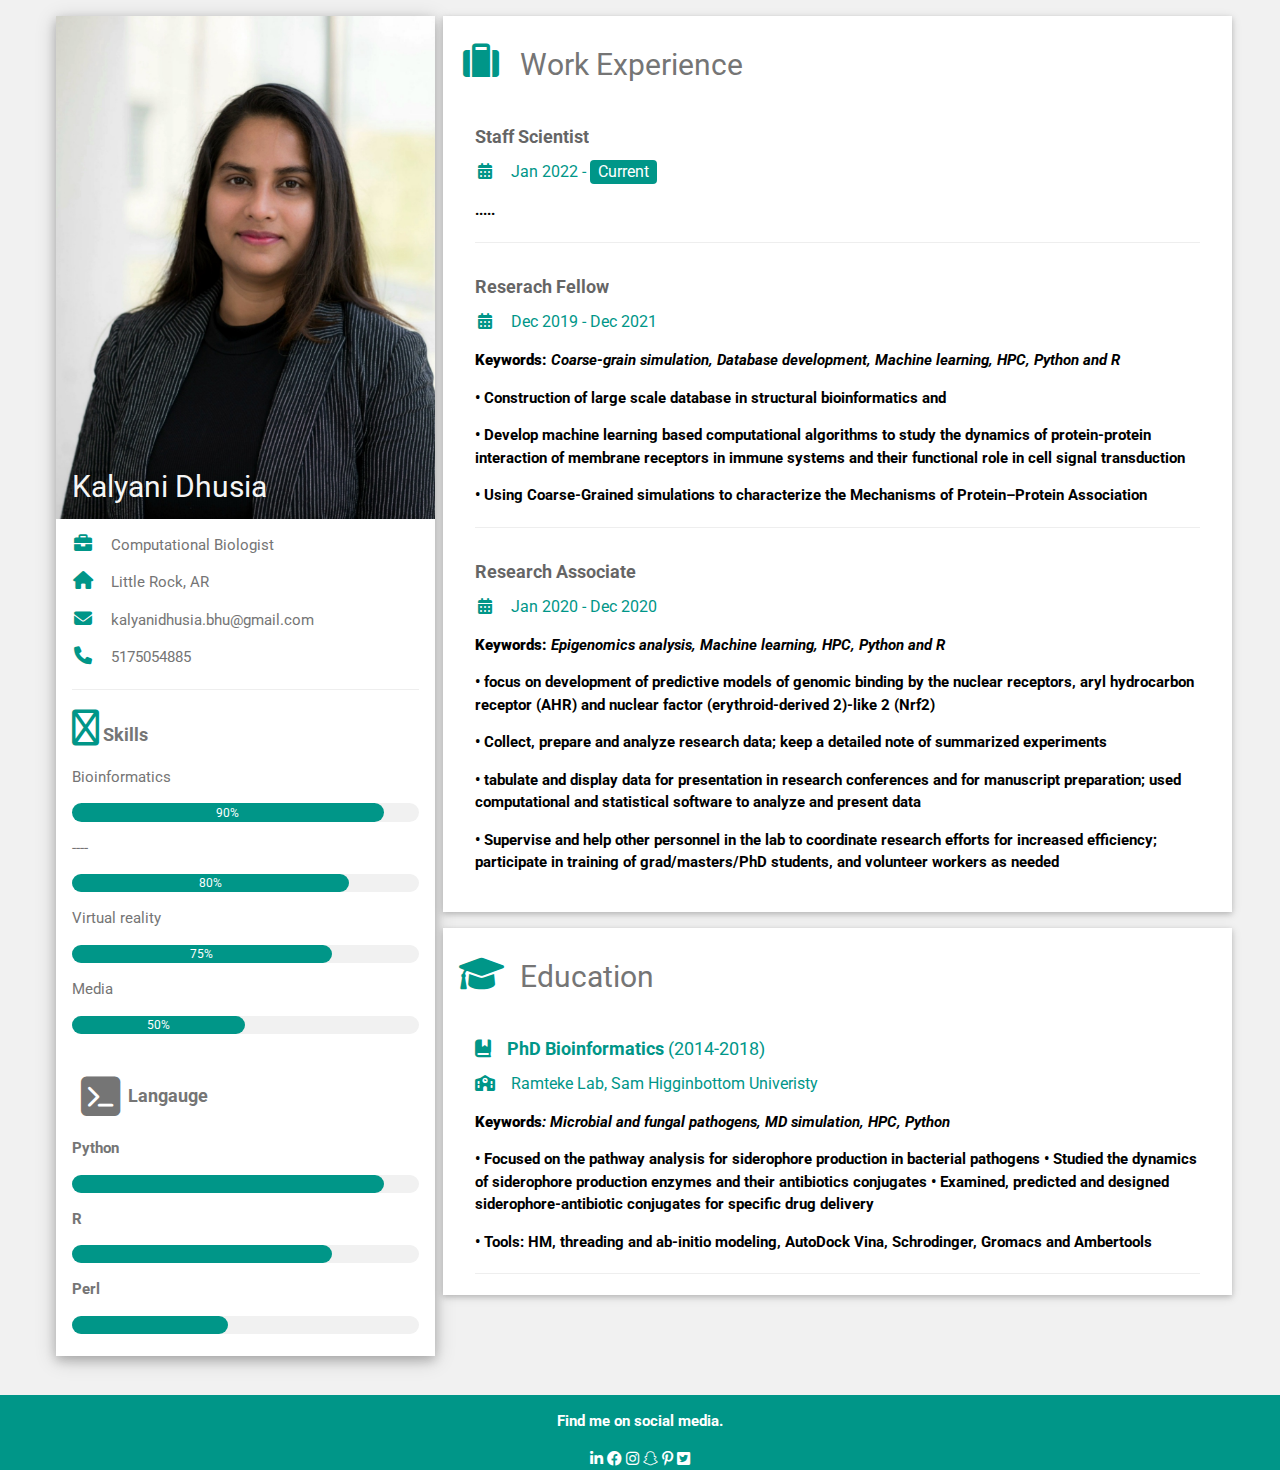
==== index.html @ 1f2c2caf "Update index.html" ====
<!DOCTYPE html>
<html>
<head>
<title>kalyani dhusia personel website</title>
<meta charset="UTF-8">
<meta name="viewport" content="width=device-width, initial-scale=1">
<link rel="stylesheet" href="webdhusia.css">
<link rel='stylesheet' href='https://fonts.googleapis.com/css?family=Roboto'>
<link rel="stylesheet" href="fontawesome/css/all.css">
<style>
html,body,h1,h2,h3,h4,h5,h6 {font-family: "Roboto", sans-serif}
</style>
</head>
<body class="w3-light-grey">

<!-- Page Container -->
<div class="w3-content w3-margin-top" style="max-width:1200px;">

  <!-- The Grid -->
  <div class="w3-row-padding">
  
    <!-- Left Column -->
    <div class="w3-third">
    
      <div class="w3-white w3-text-grey w3-card-4">
        <div class="w3-display-container">
          <img src="webhome_img.jpg" style="width:100%;height:100%" alt="Avatar">
          <div class="w3-display-bottomleft w3-container w3-text-black">
            <h2 style="color:whitesmoke;">Kalyani Dhusia </h2>
          </div>
        </div>
        <div class="w3-container">
          <p><i class="fa fa-briefcase fa-fw w3-margin-right w3-large w3-text-teal"></i>Computational Biologist</p>
          <p><i class="fa fa-home fa-fw w3-margin-right w3-large w3-text-teal"></i>Little Rock, AR</p>
          <p><i class="fa fa-envelope fa-fw w3-margin-right w3-large w3-text-teal"></i>kalyanidhusia.bhu@gmail.com</p>
          <p><i class="fa fa-phone fa-fw w3-margin-right w3-large w3-text-teal"></i>5175054885</p>
          <hr>
          <p class="w3-large"><i class="fa-regular fa-brain fa-2x fa-beat w3-teal2"></i><b> Skills </b></p>
          <p>Bioinformatics</p> 
          <div class="w3-light-grey w3-round-xlarge w3-small">
            <div class="w3-container w3-center w3-round-xlarge w3-teal" style="width:90%">90%</div>
          </div>
          <p>----</p>
          <div class="w3-light-grey w3-round-xlarge w3-small">
            <div class="w3-container w3-center w3-round-xlarge w3-teal" style="width:80%">
              <div class="w3-center w3-text-white">80%</div>
            </div>
          </div>
          <p>Virtual reality</p>
          <div class="w3-light-grey w3-round-xlarge w3-small">
            <div class="w3-container w3-center w3-round-xlarge w3-teal" style="width:75%">75%</div>
          </div>
          <p>Media</p>
          <div class="w3-light-grey w3-round-xlarge w3-small">
            <div class="w3-container w3-center w3-round-xlarge w3-teal" style="width:50%">50%</div>
          </div>
          <br>

          <p class="w3-large w3-text-theme"><b>
            <span class="fa-stack fa-lg">
              <i class="fa fa-square fa-stack-2x "></i>
              <i class="fa fa-terminal fa-stack-1x fa-inverse fa-beat"></i>
            </span>Langauge
          </p>
          <p>Python</p>
          <div class="w3-light-grey w3-round-xlarge">
            <div class="w3-round-xlarge w3-teal" style="height:18px;width:90%"></div>
          </div>
          <p>R </p>
          <div class="w3-light-grey w3-round-xlarge">
            <div class="w3-round-xlarge w3-teal" style="height:18px;width:75%"></div>
          </div>
          <p>Perl </p>
          <div class="w3-light-grey w3-round-xlarge">
            <div class="w3-round-xlarge w3-teal" style="height:18px;width:45%"></div>
          </div>
          <br>
        </div>
      </div><br>

    <!-- End Left Column -->
    </div>

    <!-- Right Column -->
    <div class="w3-twothird">
    
      <div class="w3-container w3-card w3-white w3-margin-bottom">
        <h2 class="w3-text-grey w3-padding-16"><i class="fa fa-suitcase fa-fw w3-margin-right w3-xxlarge w3-text-teal"></i>Work Experience</h2>
        <div class="w3-container">
          <h5 class="w3-opacity"><b>Staff Scientist</b></h5>
          <h6 class="w3-text-teal"><i class="fa fa-calendar-days fa-fw w3-margin-right"></i>Jan 2022 - <span class="w3-tag w3-teal w3-round">Current</span></h6>
          <p> .....</p>
          <hr>
        </div>
        <div class="w3-container">
          <h5 class="w3-opacity"><b>Reserach Fellow </b></h5>
          <h6 class="w3-text-teal"><i class="fa fa-calendar-days fa-fw w3-margin-right"></i>Dec 2019 - Dec 2021</h6>
          <p><strong> Keywords:</strong> <i> Coarse-grain simulation, Database development, Machine learning, HPC, Python and R </i></p>
          <p>• Construction of large scale database in structural bioinformatics and </p>
          <p>• Develop machine learning based computational algorithms to study the dynamics of protein-protein interaction of membrane receptors in immune systems and their functional role in cell signal transduction </p>
          <p>• Using Coarse-Grained simulations to characterize the Mechanisms of Protein–Protein Association</p>
          <hr>
        </div>
        <div class="w3-container">
          <h5 class="w3-opacity"><b>Research Associate</b></h5>
          <h6 class="w3-text-teal"><i class="fa fa-calendar-days fa-fw w3-margin-right"></i>Jan 2020 - Dec 2020</h6>
          <p><b> Keywords:</b><i> Epigenomics analysis, Machine learning, HPC, Python and R </i></p>
          <p> • focus on development of predictive models of genomic binding by the nuclear receptors, aryl hydrocarbon receptor (AHR) and nuclear factor (erythroid-derived 2)-like 2 (Nrf2)</p>
          <p> • Collect, prepare and analyze research data; keep a detailed note of summarized experiments </p>
          <p> • tabulate and display data for presentation in research conferences and for manuscript preparation; used computational and statistical software to analyze and present data </p>
          <p> • Supervise and help other personnel in the lab to coordinate research efforts for increased efficiency; participate in training of grad/masters/PhD students, and volunteer workers as needed</p><br>
        </div>
      </div>

      <div class="w3-container w3-card w3-white">
        <h2 class="w3-text-grey w3-padding-16"><i class="fa fa-graduation-cap fa-fw w3-margin-right w3-xxlarge w3-text-teal"></i>Education</h2>
        <div class="w3-container">
          <h5 class=" w3-text-teal"><i class="fa fa-duotone fa-book-bookmark w3-teal2 w3-margin-right"></i><b>PhD Bioinformatics  </b>   (2014-2018)</h5>
          <!--<h6 class="w3-text-teal"><i class="fa fa-calendar-days fa-fw w3-margin-right"></i>2014-2018<i class="fa fa-school fa-fw w3-margin-right"></i>Sam Higginbottom Univeristy of Agriculture, Technology and Sciences</h6>
          <br> -->
          <h6 class="w3-text-teal"><i class="fa fa-school fa-fw w3-margin-right"></i>Ramteke Lab, Sam Higginbottom Univeristy </h6>
          <p><b>Keywords</b><i>: Microbial and fungal pathogens, MD simulation, HPC, Python </i></p>
          <p>• Focused on the pathway analysis for siderophore production in bacterial pathogens  • Studied the dynamics of siderophore production enzymes and their antibiotics conjugates  • Examined, predicted and designed siderophore-antibiotic conjugates for specific drug delivery</p>
          <p>• Tools: HM, threading and ab-initio modeling, AutoDock Vina, Schrodinger, Gromacs and Ambertools</p>
          <hr>
        </div>
    <!--<div class="w3-container">
          <h5 class="w3-opacity"><b>London Business School</b></h5>
          <h6 class="w3-text-teal"><i class="fa fa-calendar-days fa-fw w3-margin-right"></i>2013 - 2015</h6>
          <p>Master Degree</p>
          <hr>
        </div> -->
      </div>

    <!-- End Right Column -->
    </div>
    
  <!-- End Grid -->
  </div>
  
  <!-- End Page Container -->
</div>

<footer class="w3-container w3-teal w3-center w3-margin-top">
  <p>Find me on social media.</p>
  <i class="fa-brands fa-linkedin-in"></i>
  <i class="fa-brands fa-facebook "></i>
  <i class="fa-brands fa-instagram w3-hover-opacity"></i>
  <i class="fa-brands fa-snapchat w3-hover-opacity"></i>
  <i class="fa-brands fa-pinterest-p w3-hover-opacity"></i> 
  <i class="fa-brands fa-twitter-square"></i>
</footer>

</body>
</html>
---- webdhusia.css ----
/* W3.CSS 4.15 December 2020 by Jan Egil and Borge Refsnes */
html{box-sizing:border-box}*,*:before,*:after{box-sizing:inherit}
/* Extract from normalize.css by Nicolas Gallagher and Jonathan Neal git.io/normalize */
html{-ms-text-size-adjust:100%;-webkit-text-size-adjust:100%}body{margin:0}
article,aside,details,figcaption,figure,footer,header,main,menu,nav,section{display:block}summary{display:list-item}
audio,canvas,progress,video{display:inline-block}progress{vertical-align:baseline}
audio:not([controls]){display:none;height:0}[hidden],template{display:none}
a{background-color:transparent}a:active,a:hover{outline-width:0}
abbr[title]{border-bottom:none;text-decoration:underline;text-decoration:underline dotted}
b,strong{font-weight:bolder}dfn{font-style:italic}mark{background:#ff0;color:#000}
small{font-size:80%}sub,sup{font-size:75%;line-height:0;position:relative;vertical-align:baseline}
sub{bottom:-0.25em}sup{top:-0.5em}figure{margin:1em 40px}img{border-style:none}
code,kbd,pre,samp{font-family:monospace,monospace;font-size:1em}hr{box-sizing:content-box;height:0;overflow:visible}
button,input,select,textarea,optgroup{font:inherit;margin:0}optgroup{font-weight:bold}
button,input{overflow:visible}button,select{text-transform:none}
button,[type=button],[type=reset],[type=submit]{-webkit-appearance:button}
button::-moz-focus-inner,[type=button]::-moz-focus-inner,[type=reset]::-moz-focus-inner,[type=submit]::-moz-focus-inner{border-style:none;padding:0}
button:-moz-focusring,[type=button]:-moz-focusring,[type=reset]:-moz-focusring,[type=submit]:-moz-focusring{outline:1px dotted ButtonText}
fieldset{border:1px solid #c0c0c0;margin:0 2px;padding:.35em .625em .75em}
legend{color:inherit;display:table;max-width:100%;padding:0;white-space:normal}textarea{overflow:auto}
[type=checkbox],[type=radio]{padding:0}
[type=number]::-webkit-inner-spin-button,[type=number]::-webkit-outer-spin-button{height:auto}
[type=search]{-webkit-appearance:textfield;outline-offset:-2px}
[type=search]::-webkit-search-decoration{-webkit-appearance:none}
::-webkit-file-upload-button{-webkit-appearance:button;font:inherit}
/* End extract */
html,body{font-family:Verdana,sans-serif;font-size:15px;line-height:1.5}html{overflow-x:hidden}
h1{font-size:36px}h2{font-size:30px}h3{font-size:24px}h4{font-size:20px}h5{font-size:18px}h6{font-size:16px}
.w3-serif{font-family:serif}.w3-sans-serif{font-family:sans-serif}.w3-cursive{font-family:cursive}.w3-monospace{font-family:monospace}
h1,h2,h3,h4,h5,h6{font-family:"Segoe UI",Arial,sans-serif;font-weight:400;margin:10px 0}.w3-wide{letter-spacing:4px}
hr{border:0;border-top:1px solid #eee;margin:20px 0}
.w3-image{max-width:100%;height:auto}img{vertical-align:middle}a{color:inherit}
.w3-table,.w3-table-all{border-collapse:collapse;border-spacing:0;width:100%;display:table}.w3-table-all{border:1px solid #ccc}
.w3-bordered tr,.w3-table-all tr{border-bottom:1px solid #ddd}.w3-striped tbody tr:nth-child(even){background-color:#f1f1f1}
.w3-table-all tr:nth-child(odd){background-color:#fff}.w3-table-all tr:nth-child(even){background-color:#f1f1f1}
.w3-hoverable tbody tr:hover,.w3-ul.w3-hoverable li:hover{background-color:#ccc}.w3-centered tr th,.w3-centered tr td{text-align:center}
.w3-table td,.w3-table th,.w3-table-all td,.w3-table-all th{padding:8px 8px;display:table-cell;text-align:left;vertical-align:top}
.w3-table th:first-child,.w3-table td:first-child,.w3-table-all th:first-child,.w3-table-all td:first-child{padding-left:16px}
.w3-btn,.w3-button{border:none;display:inline-block;padding:8px 16px;vertical-align:middle;overflow:hidden;text-decoration:none;color:inherit;background-color:inherit;text-align:center;cursor:pointer;white-space:nowrap}
.w3-btn:hover{box-shadow:0 8px 16px 0 rgba(0,0,0,0.2),0 6px 20px 0 rgba(0,0,0,0.19)}
.w3-btn,.w3-button{-webkit-touch-callout:none;-webkit-user-select:none;-khtml-user-select:none;-moz-user-select:none;-ms-user-select:none;user-select:none}   
.w3-disabled,.w3-btn:disabled,.w3-button:disabled{cursor:not-allowed;opacity:0.3}.w3-disabled *,:disabled *{pointer-events:none}
.w3-btn.w3-disabled:hover,.w3-btn:disabled:hover{box-shadow:none}
.w3-badge,.w3-tag{background-color:#000;color:#fff;display:inline-block;padding-left:8px;padding-right:8px;text-align:center}.w3-badge{border-radius:50%}
.w3-ul{list-style-type:none;padding:0;margin:0}.w3-ul li{padding:8px 16px;border-bottom:1px solid #ddd}.w3-ul li:last-child{border-bottom:none}
.w3-tooltip,.w3-display-container{position:relative}.w3-tooltip .w3-text{display:none}.w3-tooltip:hover .w3-text{display:inline-block}
.w3-ripple:active{opacity:0.5}.w3-ripple{transition:opacity 0s}
.w3-input{padding:8px;display:block;border:none;border-bottom:1px solid #ccc;width:100%}
.w3-select{padding:9px 0;width:100%;border:none;border-bottom:1px solid #ccc}
.w3-dropdown-click,.w3-dropdown-hover{position:relative;display:inline-block;cursor:pointer}
.w3-dropdown-hover:hover .w3-dropdown-content{display:block}
.w3-dropdown-hover:first-child,.w3-dropdown-click:hover{background-color:#ccc;color:#000}
.w3-dropdown-hover:hover > .w3-button:first-child,.w3-dropdown-click:hover > .w3-button:first-child{background-color:#ccc;color:#000}
.w3-dropdown-content{cursor:auto;color:#000;background-color:#fff;display:none;position:absolute;min-width:160px;margin:0;padding:0;z-index:1}
.w3-check,.w3-radio{width:24px;height:24px;position:relative;top:6px}
.w3-sidebar{height:100%;width:200px;background-color:#fff;position:fixed!important;z-index:1;overflow:auto}
.w3-bar-block .w3-dropdown-hover,.w3-bar-block .w3-dropdown-click{width:100%}
.w3-bar-block .w3-dropdown-hover .w3-dropdown-content,.w3-bar-block .w3-dropdown-click .w3-dropdown-content{min-width:100%}
.w3-bar-block .w3-dropdown-hover .w3-button,.w3-bar-block .w3-dropdown-click .w3-button{width:100%;text-align:left;padding:8px 16px}
.w3-main,#main{transition:margin-left .4s}
.w3-modal{z-index:3;display:none;padding-top:100px;position:fixed;left:0;top:0;width:100%;height:100%;overflow:auto;background-color:rgb(0,0,0);background-color:rgba(0,0,0,0.4)}
.w3-modal-content{margin:auto;background-color:#fff;position:relative;padding:0;outline:0;width:600px}
.w3-bar{width:100%;overflow:hidden}.w3-center .w3-bar{display:inline-block;width:auto}
.w3-bar .w3-bar-item{padding:8px 16px;float:left;width:auto;border:none;display:block;outline:0}
.w3-bar .w3-dropdown-hover,.w3-bar .w3-dropdown-click{position:static;float:left}
.w3-bar .w3-button{white-space:normal}
.w3-bar-block .w3-bar-item{width:100%;display:block;padding:8px 16px;text-align:left;border:none;white-space:normal;float:none;outline:0}
.w3-bar-block.w3-center .w3-bar-item{text-align:center}.w3-block{display:block;width:100%}
.w3-responsive{display:block;overflow-x:auto}
.w3-container:after,.w3-container:before,.w3-panel:after,.w3-panel:before,.w3-row:after,.w3-row:before,.w3-row-padding:after,.w3-row-padding:before,
.w3-cell-row:before,.w3-cell-row:after,.w3-clear:after,.w3-clear:before,.w3-bar:before,.w3-bar:after{content:"";display:table;clear:both}
.w3-col,.w3-half,.w3-third,.w3-twothird,.w3-threequarter,.w3-quarter{float:left;width:100%}
.w3-col.s1{width:8.33333%}.w3-col.s2{width:16.66666%}.w3-col.s3{width:24.99999%}.w3-col.s4{width:33.33333%}
.w3-col.s5{width:41.66666%}.w3-col.s6{width:49.99999%}.w3-col.s7{width:58.33333%}.w3-col.s8{width:66.66666%}
.w3-col.s9{width:74.99999%}.w3-col.s10{width:83.33333%}.w3-col.s11{width:91.66666%}.w3-col.s12{width:99.99999%}
@media (min-width:601px){.w3-col.m1{width:8.33333%}.w3-col.m2{width:16.66666%}.w3-col.m3,.w3-quarter{width:24.99999%}.w3-col.m4,.w3-third{width:33.33333%}
.w3-col.m5{width:41.66666%}.w3-col.m6,.w3-half{width:49.99999%}.w3-col.m7{width:58.33333%}.w3-col.m8,.w3-twothird{width:66.66666%}
.w3-col.m9,.w3-threequarter{width:74.99999%}.w3-col.m10{width:83.33333%}.w3-col.m11{width:91.66666%}.w3-col.m12{width:99.99999%}}
@media (min-width:993px){.w3-col.l1{width:8.33333%}.w3-col.l2{width:16.66666%}.w3-col.l3{width:24.99999%}.w3-col.l4{width:33.33333%}
.w3-col.l5{width:41.66666%}.w3-col.l6{width:49.99999%}.w3-col.l7{width:58.33333%}.w3-col.l8{width:66.66666%}
.w3-col.l9{width:74.99999%}.w3-col.l10{width:83.33333%}.w3-col.l11{width:91.66666%}.w3-col.l12{width:99.99999%}}
.w3-rest{overflow:hidden}.w3-stretch{margin-left:-16px;margin-right:-16px}
.w3-content,.w3-auto{margin-left:auto;margin-right:auto}.w3-content{max-width:980px}.w3-auto{max-width:1140px}
.w3-cell-row{display:table;width:100%}.w3-cell{display:table-cell}
.w3-cell-top{vertical-align:top}.w3-cell-middle{vertical-align:middle}.w3-cell-bottom{vertical-align:bottom}
.w3-hide{display:none!important}.w3-show-block,.w3-show{display:block!important}.w3-show-inline-block{display:inline-block!important}
@media (max-width:1205px){.w3-auto{max-width:95%}}
@media (max-width:600px){.w3-modal-content{margin:0 10px;width:auto!important}.w3-modal{padding-top:30px}
.w3-dropdown-hover.w3-mobile .w3-dropdown-content,.w3-dropdown-click.w3-mobile .w3-dropdown-content{position:relative}	
.w3-hide-small{display:none!important}.w3-mobile{display:block;width:100%!important}.w3-bar-item.w3-mobile,.w3-dropdown-hover.w3-mobile,.w3-dropdown-click.w3-mobile{text-align:center}
.w3-dropdown-hover.w3-mobile,.w3-dropdown-hover.w3-mobile .w3-btn,.w3-dropdown-hover.w3-mobile .w3-button,.w3-dropdown-click.w3-mobile,.w3-dropdown-click.w3-mobile .w3-btn,.w3-dropdown-click.w3-mobile .w3-button{width:100%}}
@media (max-width:768px){.w3-modal-content{width:500px}.w3-modal{padding-top:50px}}
@media (min-width:993px){.w3-modal-content{width:900px}.w3-hide-large{display:none!important}.w3-sidebar.w3-collapse{display:block!important}}
@media (max-width:992px) and (min-width:601px){.w3-hide-medium{display:none!important}}
@media (max-width:992px){.w3-sidebar.w3-collapse{display:none}.w3-main{margin-left:0!important;margin-right:0!important}.w3-auto{max-width:100%}}
.w3-top,.w3-bottom{position:fixed;width:100%;z-index:1}.w3-top{top:0}.w3-bottom{bottom:0}
.w3-overlay{position:fixed;display:none;width:100%;height:100%;top:0;left:0;right:0;bottom:0;background-color:rgba(0,0,0,0.5);z-index:2}
.w3-display-topleft{position:absolute;left:0;top:0}.w3-display-topright{position:absolute;right:0;top:0}
.w3-display-bottomleft{position:absolute;left:0;bottom:0}.w3-display-bottomright{position:absolute;right:0;bottom:0}
.w3-display-middle{position:absolute;top:50%;left:50%;transform:translate(-50%,-50%);-ms-transform:translate(-50%,-50%)}
.w3-display-left{position:absolute;top:50%;left:0%;transform:translate(0%,-50%);-ms-transform:translate(-0%,-50%)}
.w3-display-right{position:absolute;top:50%;right:0%;transform:translate(0%,-50%);-ms-transform:translate(0%,-50%)}
.w3-display-topmiddle{position:absolute;left:50%;top:0;transform:translate(-50%,0%);-ms-transform:translate(-50%,0%)}
.w3-display-bottommiddle{position:absolute;left:50%;bottom:0;transform:translate(-50%,0%);-ms-transform:translate(-50%,0%)}
.w3-display-container:hover .w3-display-hover{display:block}.w3-display-container:hover span.w3-display-hover{display:inline-block}.w3-display-hover{display:none}
.w3-display-position{position:absolute}
.w3-circle{border-radius:50%}
.w3-round-small{border-radius:2px}.w3-round,.w3-round-medium{border-radius:4px}.w3-round-large{border-radius:8px}.w3-round-xlarge{border-radius:16px}.w3-round-xxlarge{border-radius:32px}
.w3-row-padding,.w3-row-padding>.w3-half,.w3-row-padding>.w3-third,.w3-row-padding>.w3-twothird,.w3-row-padding>.w3-threequarter,.w3-row-padding>.w3-quarter,.w3-row-padding>.w3-col{padding:0 8px}
.w3-container,.w3-panel{padding:0.01em 16px}.w3-panel{margin-top:16px;margin-bottom:16px}
.w3-code,.w3-codespan{font-family:Consolas,"courier new";font-size:16px}
.w3-code{width:auto;background-color:#fff;padding:8px 12px;border-left:4px solid #4CAF50;word-wrap:break-word}
.w3-codespan{color:crimson;background-color:#f1f1f1;padding-left:4px;padding-right:4px;font-size:110%}
.w3-card,.w3-card-2{box-shadow:0 2px 5px 0 rgba(0,0,0,0.16),0 2px 10px 0 rgba(0,0,0,0.12)}
.w3-card-4,.w3-hover-shadow:hover{box-shadow:0 4px 10px 0 rgba(0,0,0,0.2),0 4px 20px 0 rgba(0,0,0,0.19)}
.w3-spin{animation:w3-spin 2s infinite linear}@keyframes w3-spin{0%{transform:rotate(0deg)}100%{transform:rotate(359deg)}}
.w3-animate-fading{animation:fading 10s infinite}@keyframes fading{0%{opacity:0}50%{opacity:1}100%{opacity:0}}
.w3-animate-opacity{animation:opac 0.8s}@keyframes opac{from{opacity:0} to{opacity:1}}
.w3-animate-top{position:relative;animation:animatetop 0.4s}@keyframes animatetop{from{top:-300px;opacity:0} to{top:0;opacity:1}}
.w3-animate-left{position:relative;animation:animateleft 0.4s}@keyframes animateleft{from{left:-300px;opacity:0} to{left:0;opacity:1}}
.w3-animate-right{position:relative;animation:animateright 0.4s}@keyframes animateright{from{right:-300px;opacity:0} to{right:0;opacity:1}}
.w3-animate-bottom{position:relative;animation:animatebottom 0.4s}@keyframes animatebottom{from{bottom:-300px;opacity:0} to{bottom:0;opacity:1}}
.w3-animate-zoom {animation:animatezoom 0.6s}@keyframes animatezoom{from{transform:scale(0)} to{transform:scale(1)}}
.w3-animate-input{transition:width 0.4s ease-in-out}.w3-animate-input:focus{width:100%!important}
.w3-opacity,.w3-hover-opacity:hover{opacity:0.60}.w3-opacity-off,.w3-hover-opacity-off:hover{opacity:1}
.w3-opacity-max{opacity:0.25}.w3-opacity-min{opacity:0.75}
.w3-greyscale-max,.w3-grayscale-max,.w3-hover-greyscale:hover,.w3-hover-grayscale:hover{filter:grayscale(100%)}
.w3-greyscale,.w3-grayscale{filter:grayscale(75%)}.w3-greyscale-min,.w3-grayscale-min{filter:grayscale(50%)}
.w3-sepia{filter:sepia(75%)}.w3-sepia-max,.w3-hover-sepia:hover{filter:sepia(100%)}.w3-sepia-min{filter:sepia(50%)}
.w3-tiny{font-size:10px!important}.w3-small{font-size:12px!important}.w3-medium{font-size:15px!important}.w3-large{font-size:18px!important}
.w3-xlarge{font-size:24px!important}.w3-xxlarge{font-size:36px!important}.w3-xxxlarge{font-size:48px!important}.w3-jumbo{font-size:64px!important}
.w3-left-align{text-align:left!important}.w3-right-align{text-align:right!important}.w3-justify{text-align:justify!important}.w3-center{text-align:center!important}
.w3-border-0{border:0!important}.w3-border{border:1px solid #ccc!important}
.w3-border-top{border-top:1px solid #ccc!important}.w3-border-bottom{border-bottom:1px solid #ccc!important}
.w3-border-left{border-left:1px solid #ccc!important}.w3-border-right{border-right:1px solid #ccc!important}
.w3-topbar{border-top:6px solid #ccc!important}.w3-bottombar{border-bottom:6px solid #ccc!important}
.w3-leftbar{border-left:6px solid #ccc!important}.w3-rightbar{border-right:6px solid #ccc!important}
.w3-section,.w3-code{margin-top:16px!important;margin-bottom:16px!important}
.w3-margin{margin:16px!important}.w3-margin-top{margin-top:16px!important}.w3-margin-bottom{margin-bottom:16px!important}
.w3-margin-left{margin-left:16px!important}.w3-margin-right{margin-right:16px!important}
.w3-padding-small{padding:4px 8px!important}.w3-padding{padding:8px 16px!important}.w3-padding-large{padding:12px 24px!important}
.w3-padding-16{padding-top:16px!important;padding-bottom:16px!important}.w3-padding-24{padding-top:24px!important;padding-bottom:24px!important}
.w3-padding-32{padding-top:32px!important;padding-bottom:32px!important}.w3-padding-48{padding-top:48px!important;padding-bottom:48px!important}
.w3-padding-64{padding-top:64px!important;padding-bottom:64px!important}
.w3-padding-top-64{padding-top:64px!important}.w3-padding-top-48{padding-top:48px!important}
.w3-padding-top-32{padding-top:32px!important}.w3-padding-top-24{padding-top:24px!important}
.w3-left{float:left!important}.w3-right{float:right!important}
.w3-button:hover{color:#000!important;background-color:#ccc!important}
.w3-transparent,.w3-hover-none:hover{background-color:transparent!important}
.w3-hover-none:hover{box-shadow:none!important}
/* Colors */
.w3-amber,.w3-hover-amber:hover{color:#000!important;background-color:#ffc107!important}
.w3-aqua,.w3-hover-aqua:hover{color:#000!important;background-color:#00ffff!important}
.w3-blue,.w3-hover-blue:hover{color:#fff!important;background-color:#2196F3!important}
.w3-light-blue,.w3-hover-light-blue:hover{color:#000!important;background-color:#87CEEB!important}
.w3-brown,.w3-hover-brown:hover{color:#fff!important;background-color:#795548!important}
.w3-cyan,.w3-hover-cyan:hover{color:#000!important;background-color:#00bcd4!important}
.w3-blue-grey,.w3-hover-blue-grey:hover,.w3-blue-gray,.w3-hover-blue-gray:hover{color:#fff!important;background-color:#607d8b!important}
.w3-green,.w3-hover-green:hover{color:#fff!important;background-color:#4CAF50!important}
.w3-light-green,.w3-hover-light-green:hover{color:#000!important;background-color:#8bc34a!important}
.w3-indigo,.w3-hover-indigo:hover{color:#fff!important;background-color:#3f51b5!important}
.w3-khaki,.w3-hover-khaki:hover{color:#000!important;background-color:#f0e68c!important}
.w3-lime,.w3-hover-lime:hover{color:#000!important;background-color:#cddc39!important}
.w3-orange,.w3-hover-orange:hover{color:#000!important;background-color:#ff9800!important}
.w3-deep-orange,.w3-hover-deep-orange:hover{color:#fff!important;background-color:#ff5722!important}
.w3-pink,.w3-hover-pink:hover{color:#fff!important;background-color:#e91e63!important}
.w3-purple,.w3-hover-purple:hover{color:#fff!important;background-color:#9c27b0!important}
.w3-deep-purple,.w3-hover-deep-purple:hover{color:#fff!important;background-color:#673ab7!important}
.w3-red,.w3-hover-red:hover{color:#fff!important;background-color:#f44336!important}
.w3-sand,.w3-hover-sand:hover{color:#000!important;background-color:#fdf5e6!important}
.w3-teal,.w3-hover-teal:hover{color:#fff!important;background-color:#009688!important}
.w3-teal2,.w3-hover-teal2:hover{color:#009688!important;background-color:#fff!important}
.w3-yellow,.w3-hover-yellow:hover{color:#000!important;background-color:#ffeb3b!important}
.w3-white,.w3-hover-white:hover{color:#000!important;background-color:#fff!important}
.w3-black,.w3-hover-black:hover{color:#fff!important;background-color:#000!important}
.w3-grey,.w3-hover-grey:hover,.w3-gray,.w3-hover-gray:hover{color:#000!important;background-color:#9e9e9e!important}
.w3-light-grey,.w3-hover-light-grey:hover,.w3-light-gray,.w3-hover-light-gray:hover{color:#000!important;background-color:#f1f1f1!important}
.w3-dark-grey,.w3-hover-dark-grey:hover,.w3-dark-gray,.w3-hover-dark-gray:hover{color:#fff!important;background-color:#616161!important}
.w3-pale-red,.w3-hover-pale-red:hover{color:#000!important;background-color:#ffdddd!important}
.w3-pale-green,.w3-hover-pale-green:hover{color:#000!important;background-color:#ddffdd!important}
.w3-pale-yellow,.w3-hover-pale-yellow:hover{color:#000!important;background-color:#ffffcc!important}
.w3-pale-blue,.w3-hover-pale-blue:hover{color:#000!important;background-color:#ddffff!important}
.w3-text-amber,.w3-hover-text-amber:hover{color:#ffc107!important}
.w3-text-aqua,.w3-hover-text-aqua:hover{color:#00ffff!important}
.w3-text-blue,.w3-hover-text-blue:hover{color:#2196F3!important}
.w3-text-light-blue,.w3-hover-text-light-blue:hover{color:#87CEEB!important}
.w3-text-brown,.w3-hover-text-brown:hover{color:#795548!important}
.w3-text-cyan,.w3-hover-text-cyan:hover{color:#00bcd4!important}
.w3-text-blue-grey,.w3-hover-text-blue-grey:hover,.w3-text-blue-gray,.w3-hover-text-blue-gray:hover{color:#607d8b!important}
.w3-text-green,.w3-hover-text-green:hover{color:#4CAF50!important}
.w3-text-light-green,.w3-hover-text-light-green:hover{color:#8bc34a!important}
.w3-text-indigo,.w3-hover-text-indigo:hover{color:#3f51b5!important}
.w3-text-khaki,.w3-hover-text-khaki:hover{color:#b4aa50!important}
.w3-text-lime,.w3-hover-text-lime:hover{color:#cddc39!important}
.w3-text-orange,.w3-hover-text-orange:hover{color:#ff9800!important}
.w3-text-deep-orange,.w3-hover-text-deep-orange:hover{color:#ff5722!important}
/* .w3-text-pink,.w3-hover-text-pink:hover{color:#e91e63!important} */
.w3-text-pink,.w3-hover-text-pink:hover{color:#F796C8!important}
.w3-text-purple,.w3-hover-text-purple:hover{color:#9c27b0!important}
.w3-text-deep-purple,.w3-hover-text-deep-purple:hover{color:#673ab7!important}
.w3-text-red,.w3-hover-text-red:hover{color:#f44336!important}
.w3-text-sand,.w3-hover-text-sand:hover{color:#fdf5e6!important}
.w3-text-teal,.w3-hover-text-teal:hover{color:#009688!important}
.w3-text-yellow,.w3-hover-text-yellow:hover{color:#d2be0e!important}
.w3-text-white,.w3-hover-text-white:hover{color:#fff!important}
.w3-text-black,.w3-hover-text-black:hover{color:#000!important}
.w3-text-grey,.w3-hover-text-grey:hover,.w3-text-gray,.w3-hover-text-gray:hover{color:#757575!important}
.w3-text-light-grey,.w3-hover-text-light-grey:hover,.w3-text-light-gray,.w3-hover-text-light-gray:hover{color:#f1f1f1!important}
.w3-text-dark-grey,.w3-hover-text-dark-grey:hover,.w3-text-dark-gray,.w3-hover-text-dark-gray:hover{color:#3a3a3a!important}
.w3-border-amber,.w3-hover-border-amber:hover{border-color:#ffc107!important}
.w3-border-aqua,.w3-hover-border-aqua:hover{border-color:#00ffff!important}
.w3-border-blue,.w3-hover-border-blue:hover{border-color:#2196F3!important}
.w3-border-light-blue,.w3-hover-border-light-blue:hover{border-color:#87CEEB!important}
.w3-border-brown,.w3-hover-border-brown:hover{border-color:#795548!important}
.w3-border-cyan,.w3-hover-border-cyan:hover{border-color:#00bcd4!important}
.w3-border-blue-grey,.w3-hover-border-blue-grey:hover,.w3-border-blue-gray,.w3-hover-border-blue-gray:hover{border-color:#607d8b!important}
.w3-border-green,.w3-hover-border-green:hover{border-color:#4CAF50!important}
.w3-border-light-green,.w3-hover-border-light-green:hover{border-color:#8bc34a!important}
.w3-border-indigo,.w3-hover-border-indigo:hover{border-color:#3f51b5!important}
.w3-border-khaki,.w3-hover-border-khaki:hover{border-color:#f0e68c!important}
.w3-border-lime,.w3-hover-border-lime:hover{border-color:#cddc39!important}
.w3-border-orange,.w3-hover-border-orange:hover{border-color:#ff9800!important}
.w3-border-deep-orange,.w3-hover-border-deep-orange:hover{border-color:#ff5722!important}
.w3-border-pink,.w3-hover-border-pink:hover{border-color:#e91e63!important}
.w3-border-purple,.w3-hover-border-purple:hover{border-color:#9c27b0!important}
.w3-border-deep-purple,.w3-hover-border-deep-purple:hover{border-color:#673ab7!important}
.w3-border-red,.w3-hover-border-red:hover{border-color:#f44336!important}
.w3-border-sand,.w3-hover-border-sand:hover{border-color:#fdf5e6!important}
.w3-border-teal,.w3-hover-border-teal:hover{border-color:#009688!important}
.w3-border-yellow,.w3-hover-border-yellow:hover{border-color:#ffeb3b!important}
.w3-border-white,.w3-hover-border-white:hover{border-color:#fff!important}
.w3-border-black,.w3-hover-border-black:hover{border-color:#000!important}
.w3-border-grey,.w3-hover-border-grey:hover,.w3-border-gray,.w3-hover-border-gray:hover{border-color:#9e9e9e!important}
.w3-border-light-grey,.w3-hover-border-light-grey:hover,.w3-border-light-gray,.w3-hover-border-light-gray:hover{border-color:#f1f1f1!important}
.w3-border-dark-grey,.w3-hover-border-dark-grey:hover,.w3-border-dark-gray,.w3-hover-border-dark-gray:hover{border-color:#616161!important}
.w3-border-pale-red,.w3-hover-border-pale-red:hover{border-color:#ffe7e7!important}.w3-border-pale-green,.w3-hover-border-pale-green:hover{border-color:#e7ffe7!important}
.w3-border-pale-yellow,.w3-hover-border-pale-yellow:hover{border-color:#ffffcc!important}.w3-border-pale-blue,.w3-hover-border-pale-blue:hover{border-color:#e7ffff!important}
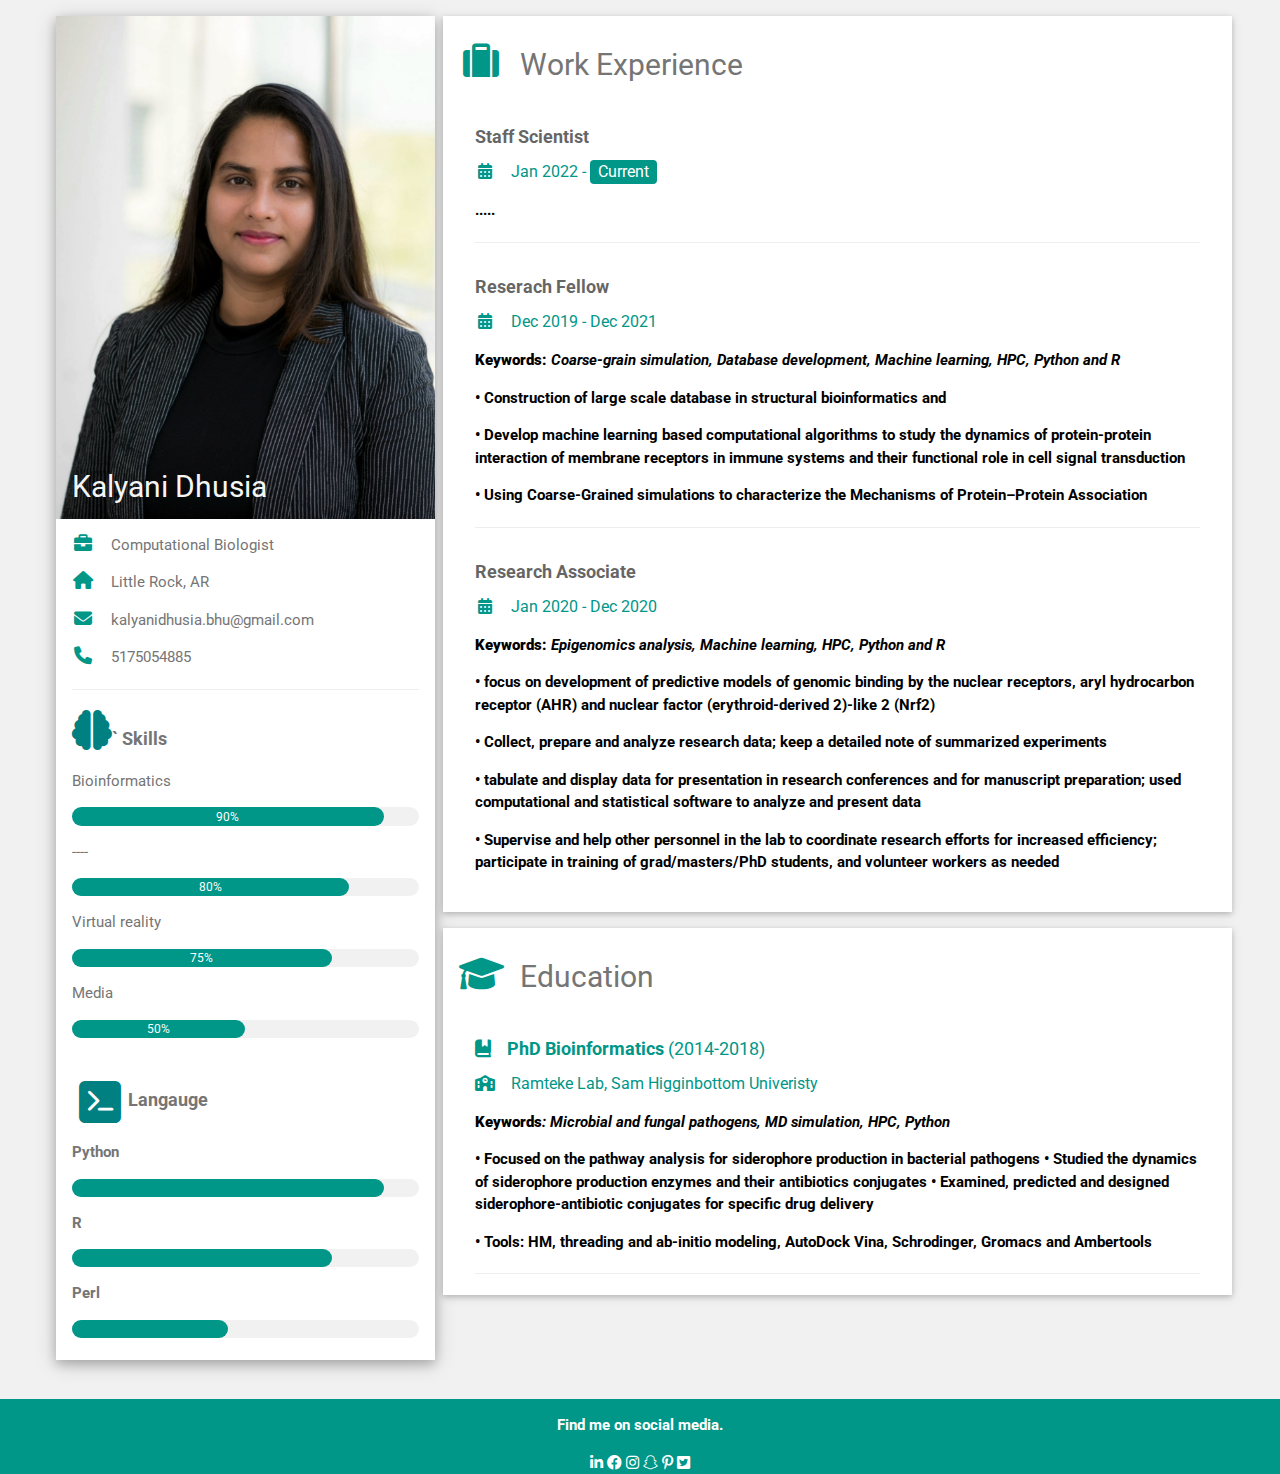
==== commit 0328746c: "Update index.html" ====
--- a/index.html
+++ b/index.html
@@ -35,7 +35,8 @@
           <p><i class="fa fa-envelope fa-fw w3-margin-right w3-large w3-text-teal"></i>kalyanidhusia.bhu@gmail.com</p>
           <p><i class="fa fa-phone fa-fw w3-margin-right w3-large w3-text-teal"></i>5175054885</p>
           <hr>
-          <p class="w3-large"><i class="fa-regular fa-brain fa-2x fa-beat w3-teal2"></i><b> Skills </b></p>
+
+          <p class="w3-large"><b><i class="fas fa-brain fa-2x fa-beat" style='font-size:40px;color:teal;'></i>`    Skills</b></p>
           <p>Bioinformatics</p> 
           <div class="w3-light-grey w3-round-xlarge w3-small">
             <div class="w3-container w3-center w3-round-xlarge w3-teal" style="width:90%">90%</div>
@@ -58,10 +59,11 @@
 
           <p class="w3-large w3-text-theme"><b>
             <span class="fa-stack fa-lg">
-              <i class="fa fa-square fa-stack-2x "></i>
+              <i class="fa fa-square fa-stack-2x" style='font-size:48px;color:teal;'></i>
               <i class="fa fa-terminal fa-stack-1x fa-inverse fa-beat"></i>
             </span>Langauge
           </p>
+          
           <p>Python</p>
           <div class="w3-light-grey w3-round-xlarge">
             <div class="w3-round-xlarge w3-teal" style="height:18px;width:90%"></div>
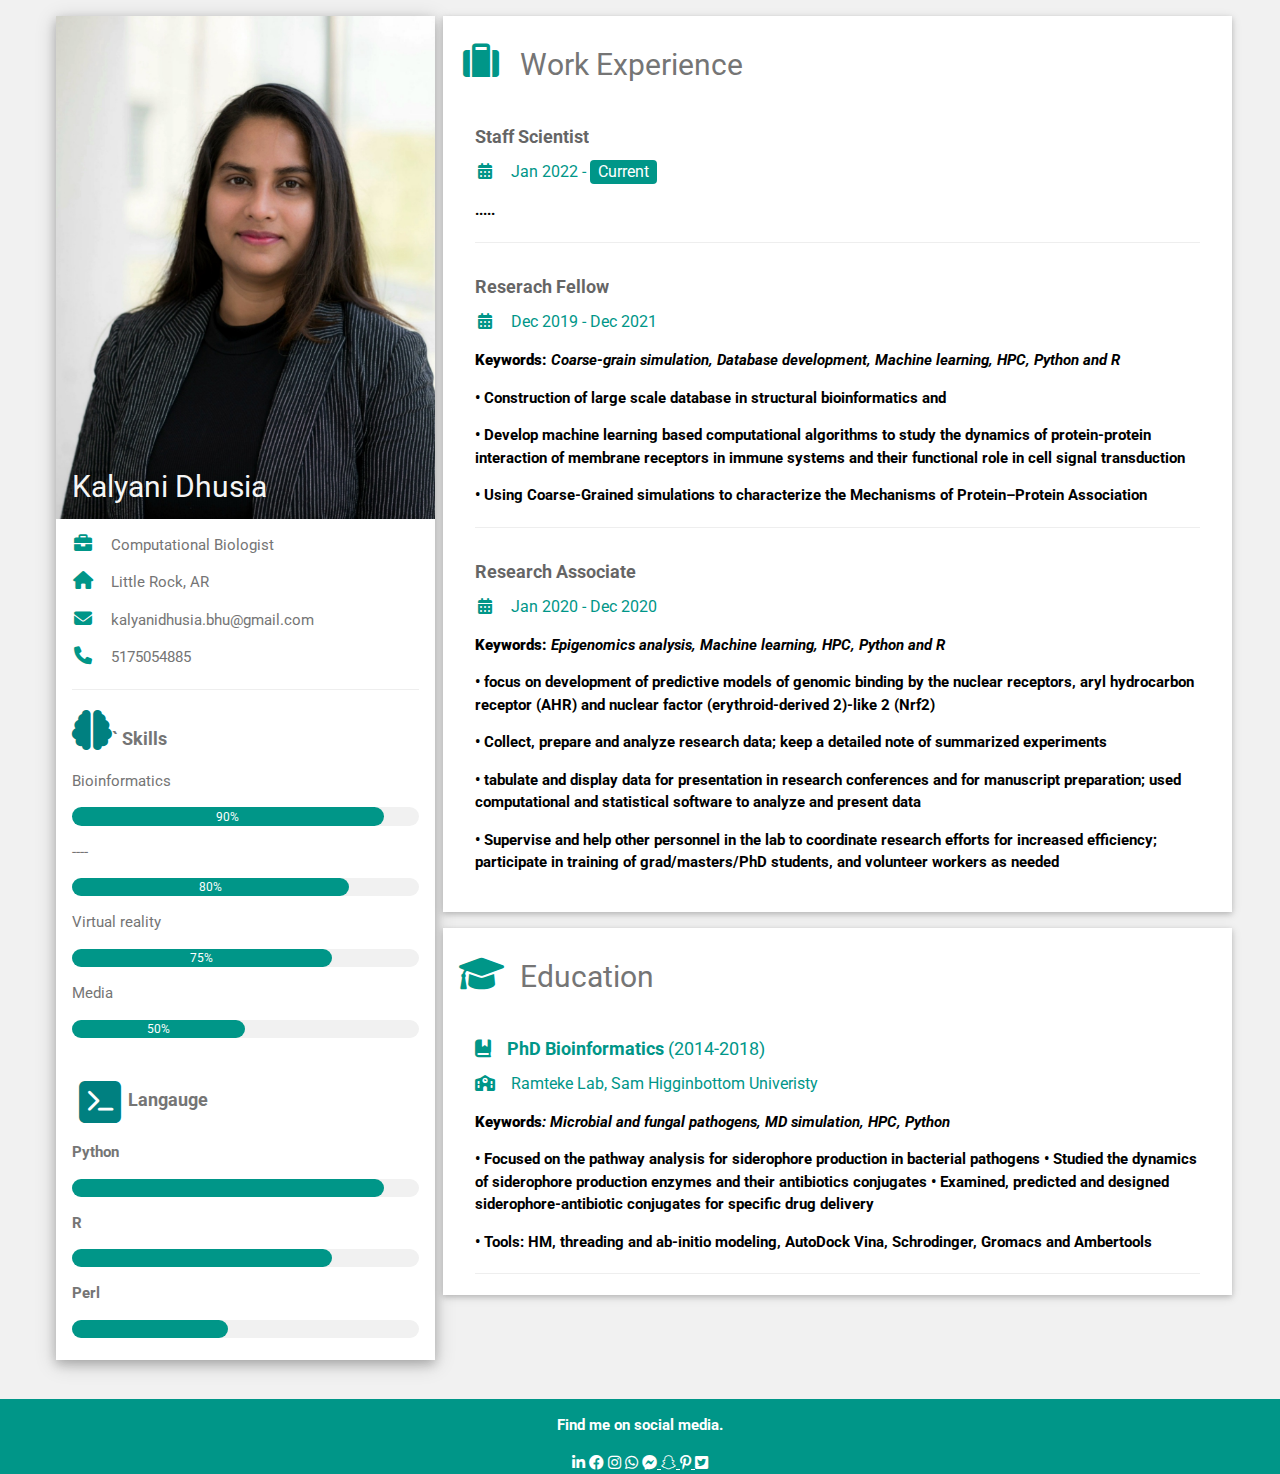
==== commit 4122f4f6: "Update index.html" ====
--- a/index.html
+++ b/index.html
@@ -148,6 +148,8 @@
   <i class="fa-brands fa-linkedin-in"></i>
   <i class="fa-brands fa-facebook "></i>
   <i class="fa-brands fa-instagram w3-hover-opacity"></i>
+  <a href="https://wa.me/qr/V7FAH6O2TNZ2I1"><i class="fa-brands fa-whatsapp"></i></a>
+  <a href="https://m.me/Saheeba"><i class="fa-brands fa-facebook-messenger"></i>
   <i class="fa-brands fa-snapchat w3-hover-opacity"></i>
   <i class="fa-brands fa-pinterest-p w3-hover-opacity"></i> 
   <i class="fa-brands fa-twitter-square"></i>
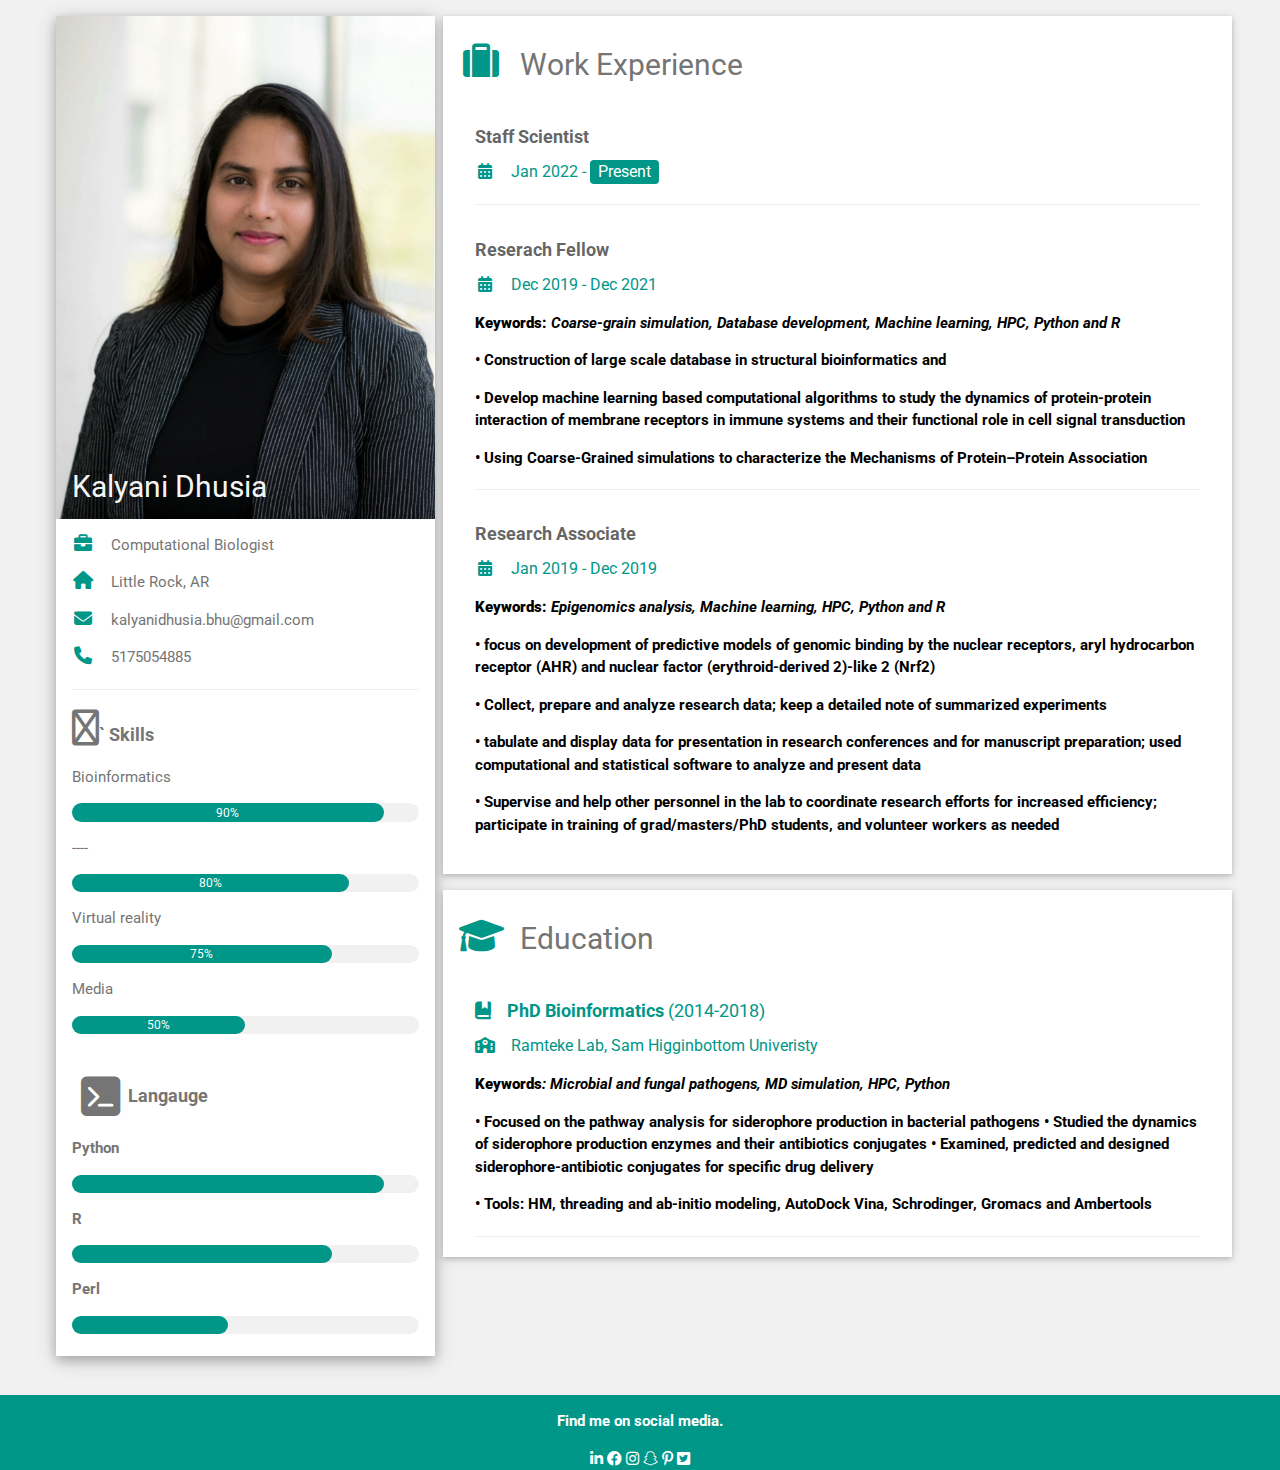
==== commit abb16b38: "update index.html" ====
--- a/index.html
+++ b/index.html
@@ -6,6 +6,7 @@
 <meta name="viewport" content="width=device-width, initial-scale=1">
 <link rel="stylesheet" href="webdhusia.css">
 <link rel='stylesheet' href='https://fonts.googleapis.com/css?family=Roboto'>
+<!--<link rel="stylesheet" href="https://cdnjs.cloudflare.com/ajax/libs/font-awesome/4.7.0/css/font-awesome.min.css"> -->
 <link rel="stylesheet" href="fontawesome/css/all.css">
 <style>
 html,body,h1,h2,h3,h4,h5,h6 {font-family: "Roboto", sans-serif}
@@ -36,7 +37,9 @@
           <p><i class="fa fa-phone fa-fw w3-margin-right w3-large w3-text-teal"></i>5175054885</p>
           <hr>
 
-          <p class="w3-large"><b><i class="fas fa-brain fa-2x fa-beat" style='font-size:40px;color:teal;'></i>`    Skills</b></p>
+          <!-- <p class="w3-large"><b><i class="fa fa-cogs custom fa-3x" aria-hidden="true"></i>Skills</b></p> -->
+          
+          <p class="w3-large"><b><i class="fa fa-regular fa-brain fa-2x fa-beat"></i>`    Skills</b></p>
           <p>Bioinformatics</p> 
           <div class="w3-light-grey w3-round-xlarge w3-small">
             <div class="w3-container w3-center w3-round-xlarge w3-teal" style="width:90%">90%</div>
@@ -59,11 +62,10 @@
 
           <p class="w3-large w3-text-theme"><b>
             <span class="fa-stack fa-lg">
-              <i class="fa fa-square fa-stack-2x" style='font-size:48px;color:teal;'></i>
+              <i class="fa fa-square fa-stack-2x "></i>
               <i class="fa fa-terminal fa-stack-1x fa-inverse fa-beat"></i>
             </span>Langauge
           </p>
-          
           <p>Python</p>
           <div class="w3-light-grey w3-round-xlarge">
             <div class="w3-round-xlarge w3-teal" style="height:18px;width:90%"></div>
@@ -90,8 +92,13 @@
         <h2 class="w3-text-grey w3-padding-16"><i class="fa fa-suitcase fa-fw w3-margin-right w3-xxlarge w3-text-teal"></i>Work Experience</h2>
         <div class="w3-container">
           <h5 class="w3-opacity"><b>Staff Scientist</b></h5>
-          <h6 class="w3-text-teal"><i class="fa fa-calendar-days fa-fw w3-margin-right"></i>Jan 2022 - <span class="w3-tag w3-teal w3-round">Current</span></h6>
-          <p> .....</p>
+          <h6 class="w3-text-teal"><i class="fa fa-calendar-days fa-fw w3-margin-right"></i>Jan 2022 - <span class="w3-tag w3-teal w3-round">Present</span></h6>
+          <!-- adding comment lines here
+          <p><strong> Keywords:</strong> <i> Medical Database, sql, Python and R </i></p>
+          <p> Assistant Staff Scientist (MMDB) position in the Department of Biochemistry and Molecular Biology  (https://biochemistry.uams.edu/) at the University of Arkansas for Medical Sciences (UAMS)</p>
+          <p>extracts and compiles medical research data from existing databases within the Winthrop P. Rockefeller Cancer Institute. This position works closely with CI faculty to perform targeted database queries </p>
+          <p> and distribute requested data in compliance with IRB rules and regulation. </p>
+          <p> Tools used: MS access, MS-SQL,  python, R </p> -->
           <hr>
         </div>
         <div class="w3-container">
@@ -105,7 +112,7 @@
         </div>
         <div class="w3-container">
           <h5 class="w3-opacity"><b>Research Associate</b></h5>
-          <h6 class="w3-text-teal"><i class="fa fa-calendar-days fa-fw w3-margin-right"></i>Jan 2020 - Dec 2020</h6>
+          <h6 class="w3-text-teal"><i class="fa fa-calendar-days fa-fw w3-margin-right"></i>Jan 2019 - Dec 2019</h6>
           <p><b> Keywords:</b><i> Epigenomics analysis, Machine learning, HPC, Python and R </i></p>
           <p> • focus on development of predictive models of genomic binding by the nuclear receptors, aryl hydrocarbon receptor (AHR) and nuclear factor (erythroid-derived 2)-like 2 (Nrf2)</p>
           <p> • Collect, prepare and analyze research data; keep a detailed note of summarized experiments </p>
@@ -148,8 +155,6 @@
   <i class="fa-brands fa-linkedin-in"></i>
   <i class="fa-brands fa-facebook "></i>
   <i class="fa-brands fa-instagram w3-hover-opacity"></i>
-  <a href="https://wa.me/qr/V7FAH6O2TNZ2I1"><i class="fa-brands fa-whatsapp"></i></a>
-  <a href="https://m.me/Saheeba"><i class="fa-brands fa-facebook-messenger"></i>
   <i class="fa-brands fa-snapchat w3-hover-opacity"></i>
   <i class="fa-brands fa-pinterest-p w3-hover-opacity"></i> 
   <i class="fa-brands fa-twitter-square"></i>
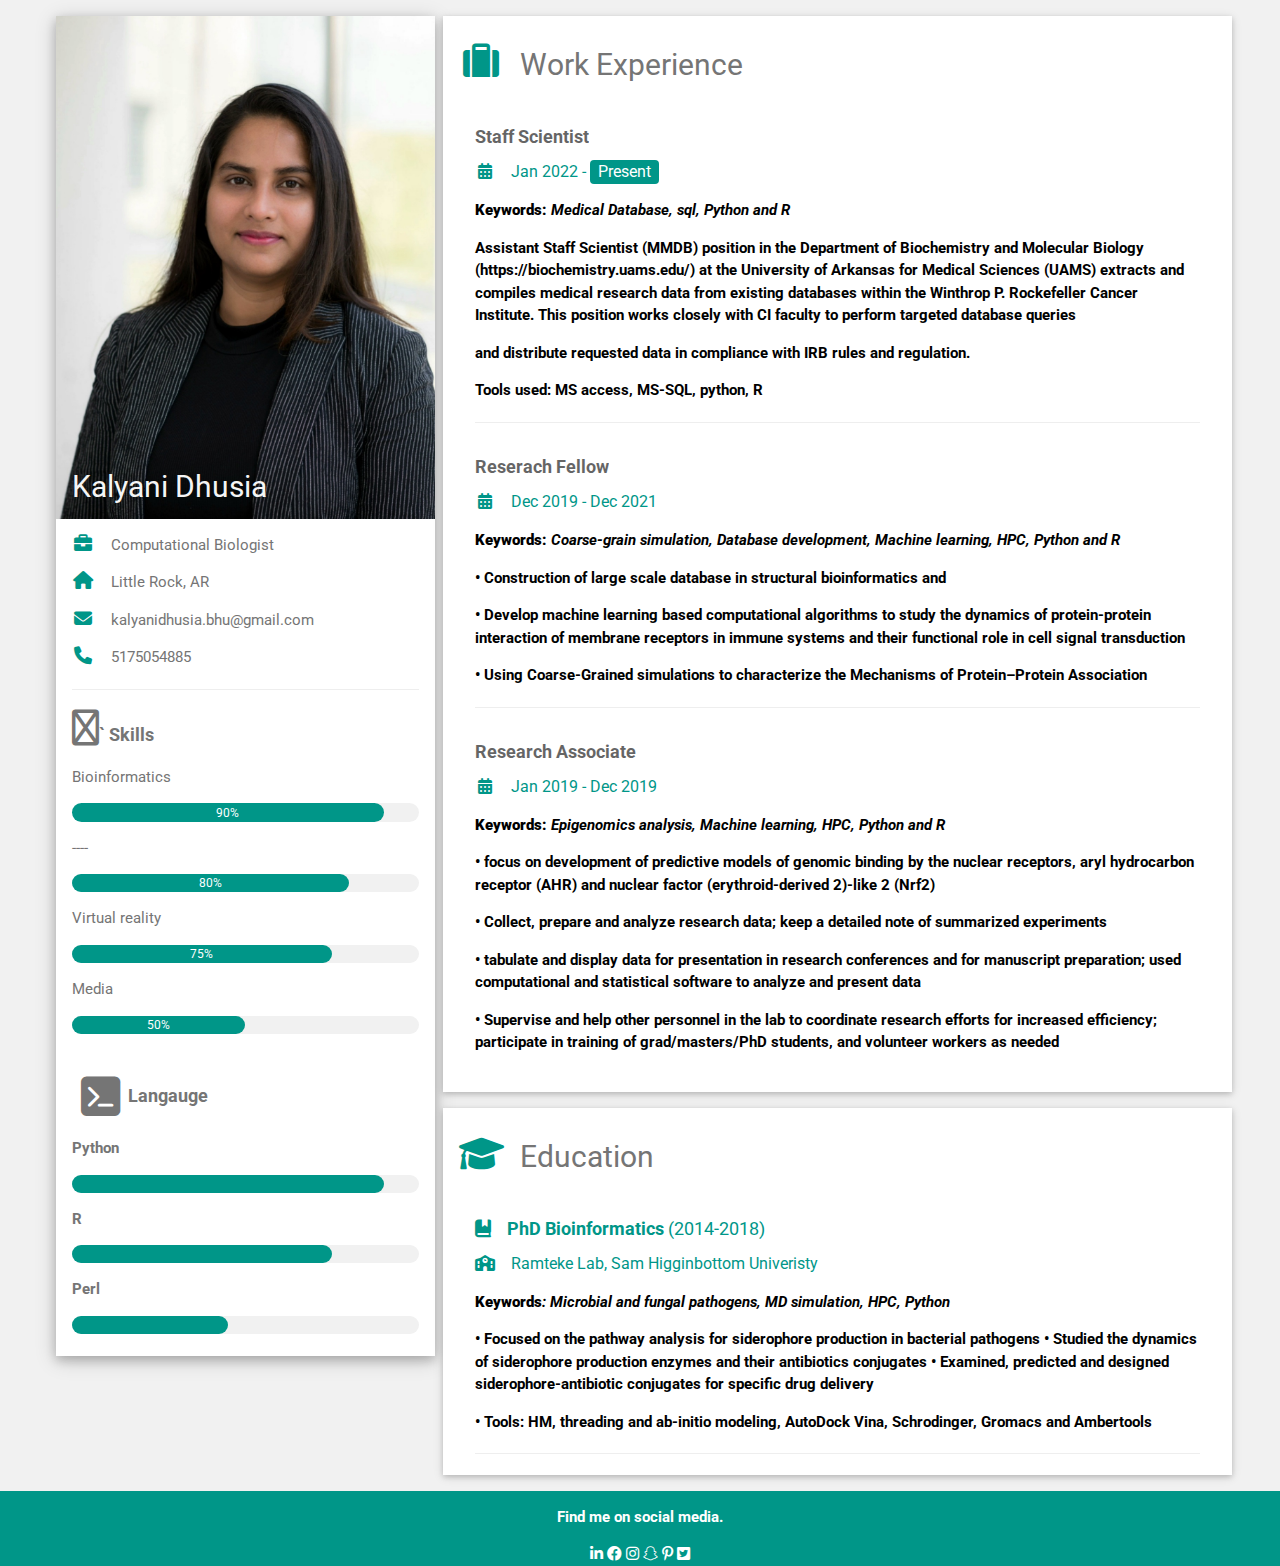
==== commit 02342e48: "update index.html" ====
--- a/index.html
+++ b/index.html
@@ -93,12 +93,10 @@
         <div class="w3-container">
           <h5 class="w3-opacity"><b>Staff Scientist</b></h5>
           <h6 class="w3-text-teal"><i class="fa fa-calendar-days fa-fw w3-margin-right"></i>Jan 2022 - <span class="w3-tag w3-teal w3-round">Present</span></h6>
-          <!-- adding comment lines here
           <p><strong> Keywords:</strong> <i> Medical Database, sql, Python and R </i></p>
-          <p> Assistant Staff Scientist (MMDB) position in the Department of Biochemistry and Molecular Biology  (https://biochemistry.uams.edu/) at the University of Arkansas for Medical Sciences (UAMS)</p>
-          <p>extracts and compiles medical research data from existing databases within the Winthrop P. Rockefeller Cancer Institute. This position works closely with CI faculty to perform targeted database queries </p>
-          <p> and distribute requested data in compliance with IRB rules and regulation. </p>
-          <p> Tools used: MS access, MS-SQL,  python, R </p> -->
+          <p> Assistant Staff Scientist (MMDB) position in the Department of Biochemistry and Molecular Biology (https://biochemistry.uams.edu/) at the University of Arkansas for Medical Sciences (UAMS) extracts and compiles medical research data from existing databases within the Winthrop P. Rockefeller Cancer Institute. This position works closely with CI faculty to perform targeted database queries </p>
+          and distribute requested data in compliance with IRB rules and regulation.</p>
+          <p> Tools used: MS access, MS-SQL,  python, R </p>
           <hr>
         </div>
         <div class="w3-container">
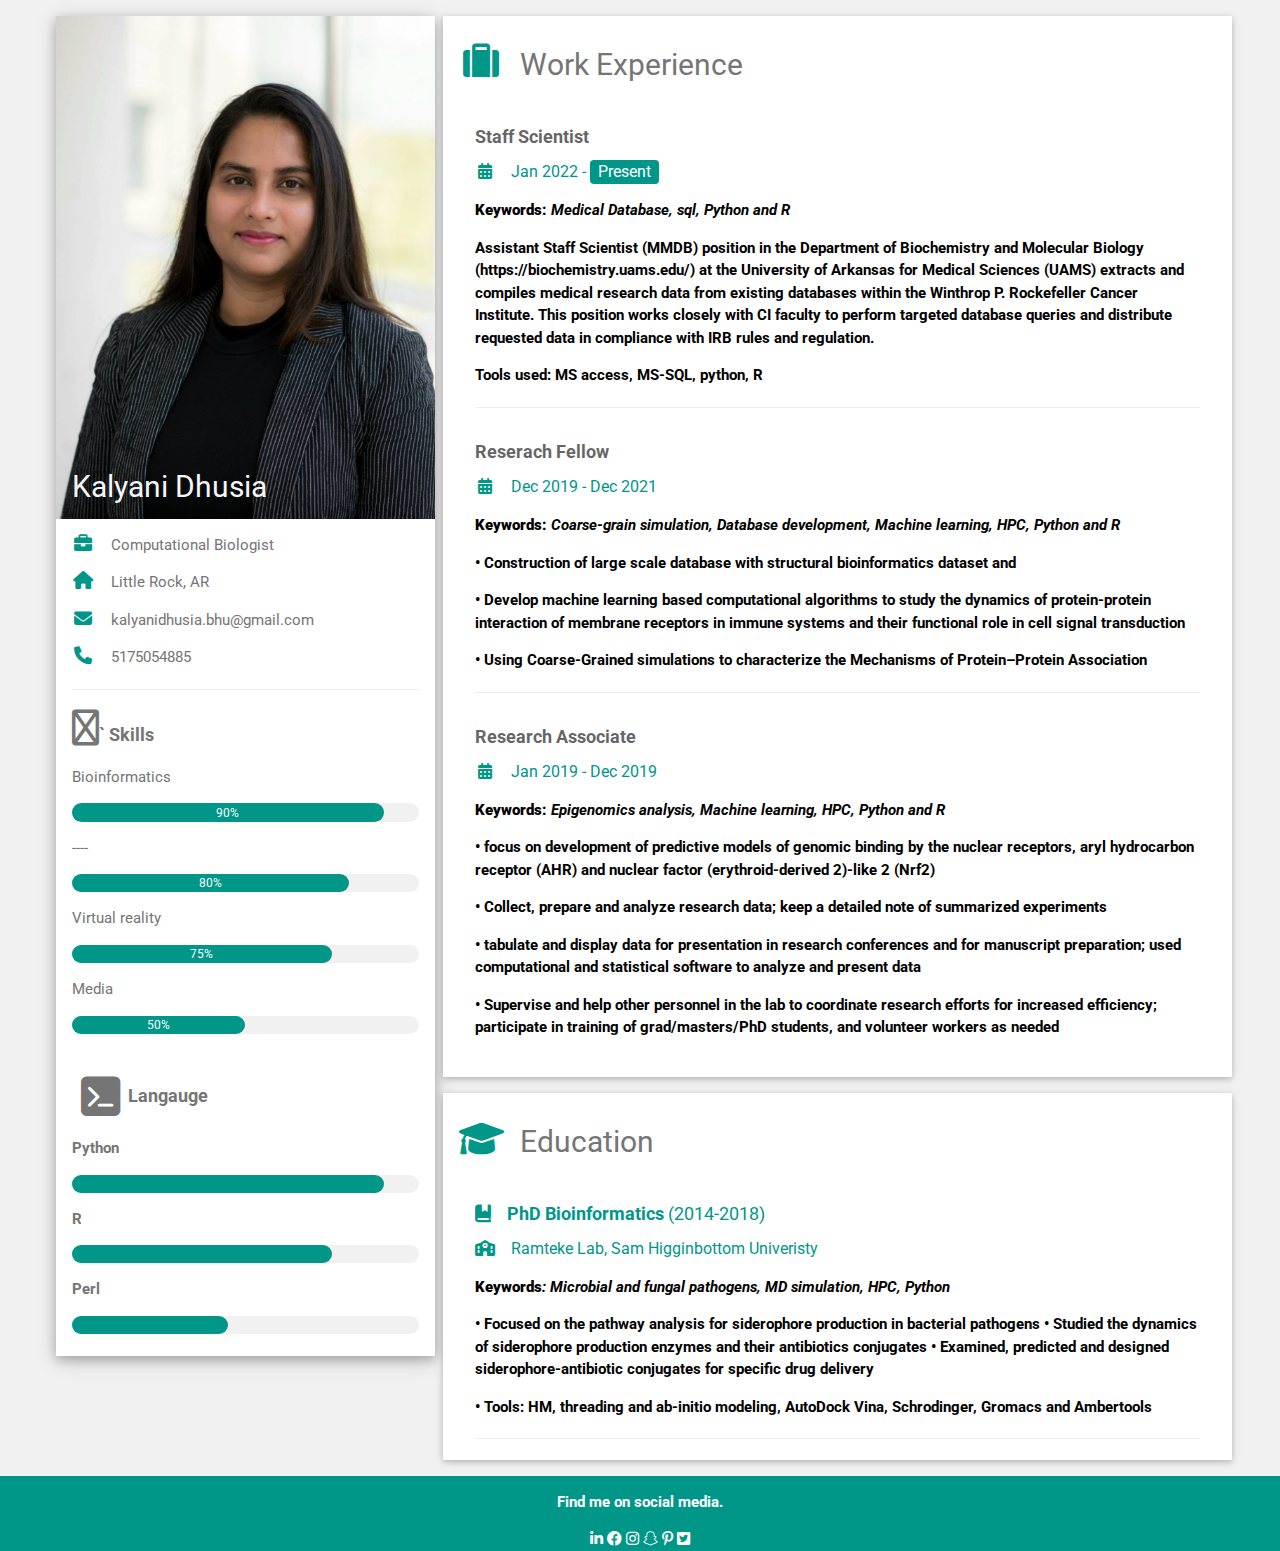
==== commit d70a967e: "update index.html" ====
--- a/index.html
+++ b/index.html
@@ -94,7 +94,9 @@
           <h5 class="w3-opacity"><b>Staff Scientist</b></h5>
           <h6 class="w3-text-teal"><i class="fa fa-calendar-days fa-fw w3-margin-right"></i>Jan 2022 - <span class="w3-tag w3-teal w3-round">Present</span></h6>
           <p><strong> Keywords:</strong> <i> Medical Database, sql, Python and R </i></p>
-          <p> Assistant Staff Scientist (MMDB) position in the Department of Biochemistry and Molecular Biology (https://biochemistry.uams.edu/) at the University of Arkansas for Medical Sciences (UAMS) extracts and compiles medical research data from existing databases within the Winthrop P. Rockefeller Cancer Institute. This position works closely with CI faculty to perform targeted database queries </p>
+          <p> Assistant Staff Scientist (MMDB) position in the Department of Biochemistry and Molecular Biology (https://biochemistry.uams.edu/) at the 
+            University of Arkansas for Medical Sciences (UAMS) extracts and compiles medical research data from existing databases within the 
+            Winthrop P. Rockefeller Cancer Institute. This position works closely with CI faculty to perform targeted database queries 
           and distribute requested data in compliance with IRB rules and regulation.</p>
           <p> Tools used: MS access, MS-SQL,  python, R </p>
           <hr>
@@ -103,7 +105,7 @@
           <h5 class="w3-opacity"><b>Reserach Fellow </b></h5>
           <h6 class="w3-text-teal"><i class="fa fa-calendar-days fa-fw w3-margin-right"></i>Dec 2019 - Dec 2021</h6>
           <p><strong> Keywords:</strong> <i> Coarse-grain simulation, Database development, Machine learning, HPC, Python and R </i></p>
-          <p>• Construction of large scale database in structural bioinformatics and </p>
+          <p>• Construction of large scale database with structural bioinformatics dataset and </p>
           <p>• Develop machine learning based computational algorithms to study the dynamics of protein-protein interaction of membrane receptors in immune systems and their functional role in cell signal transduction </p>
           <p>• Using Coarse-Grained simulations to characterize the Mechanisms of Protein–Protein Association</p>
           <hr>
